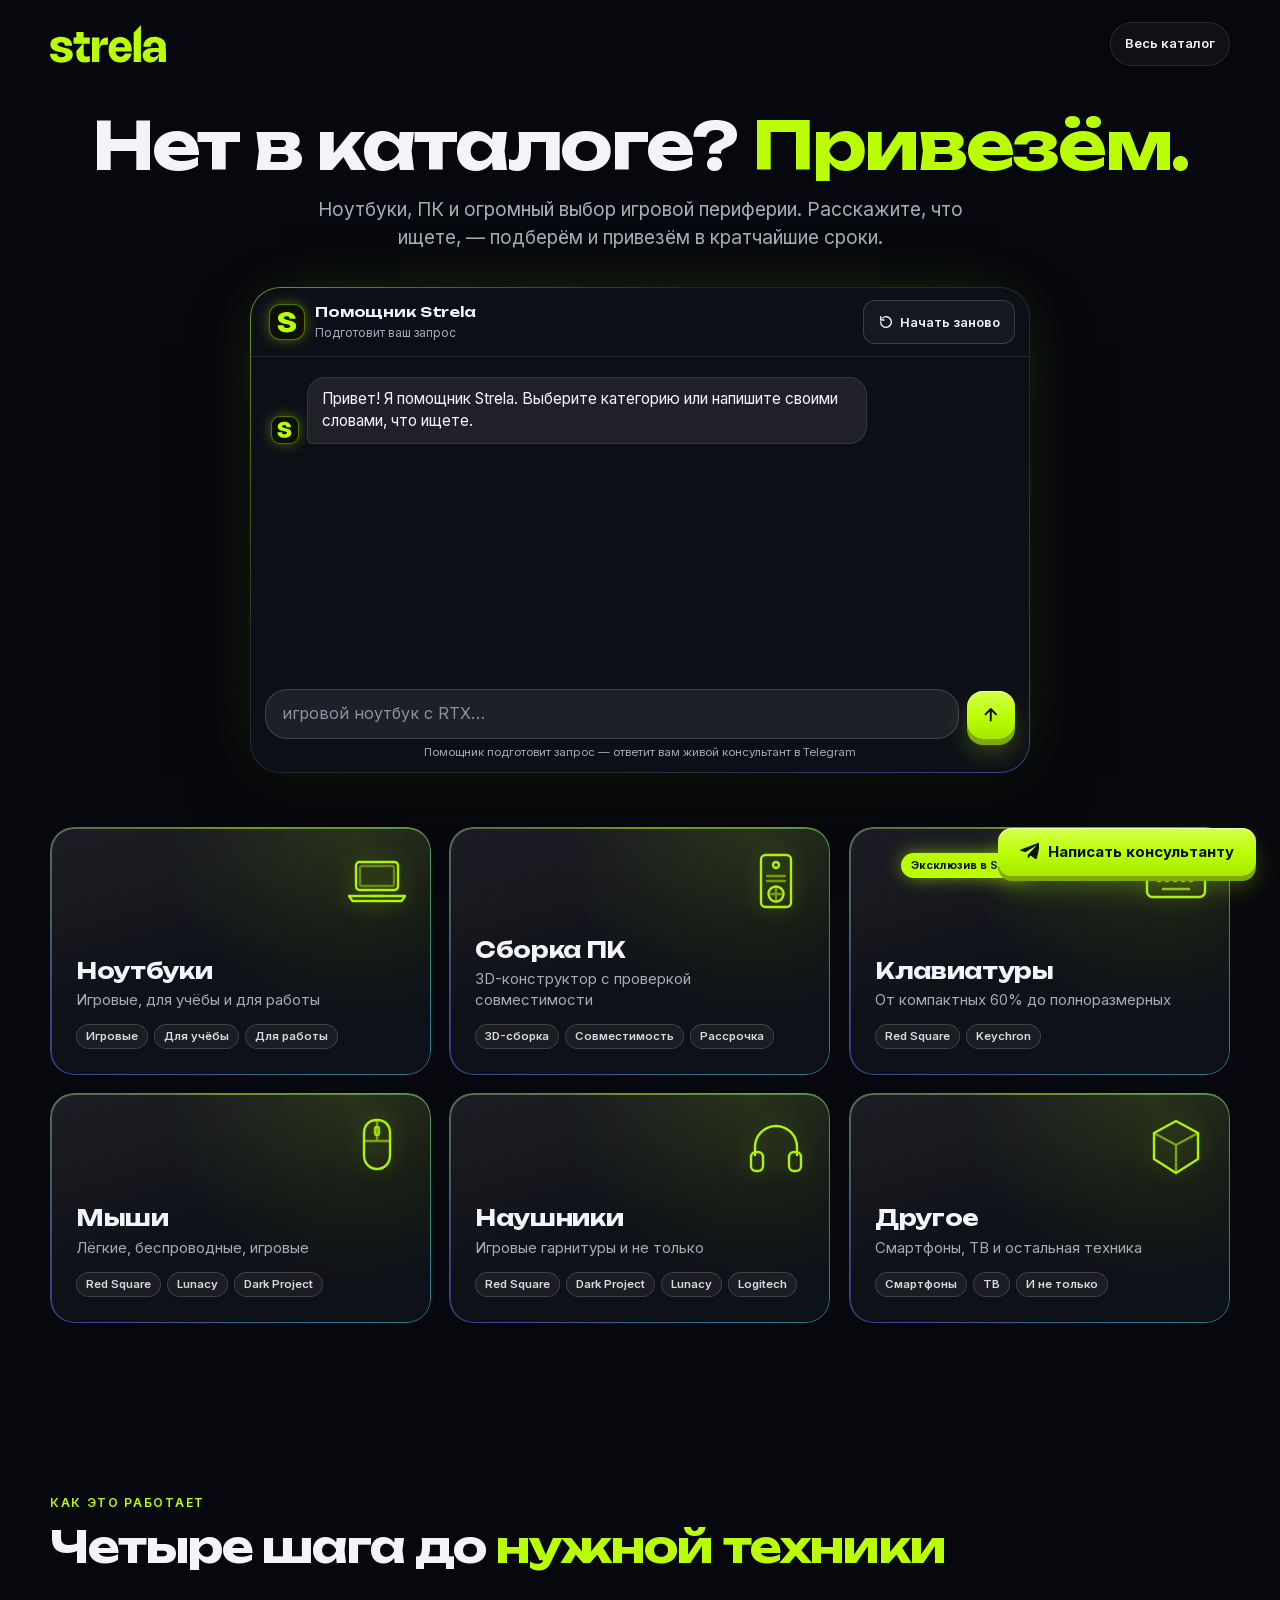
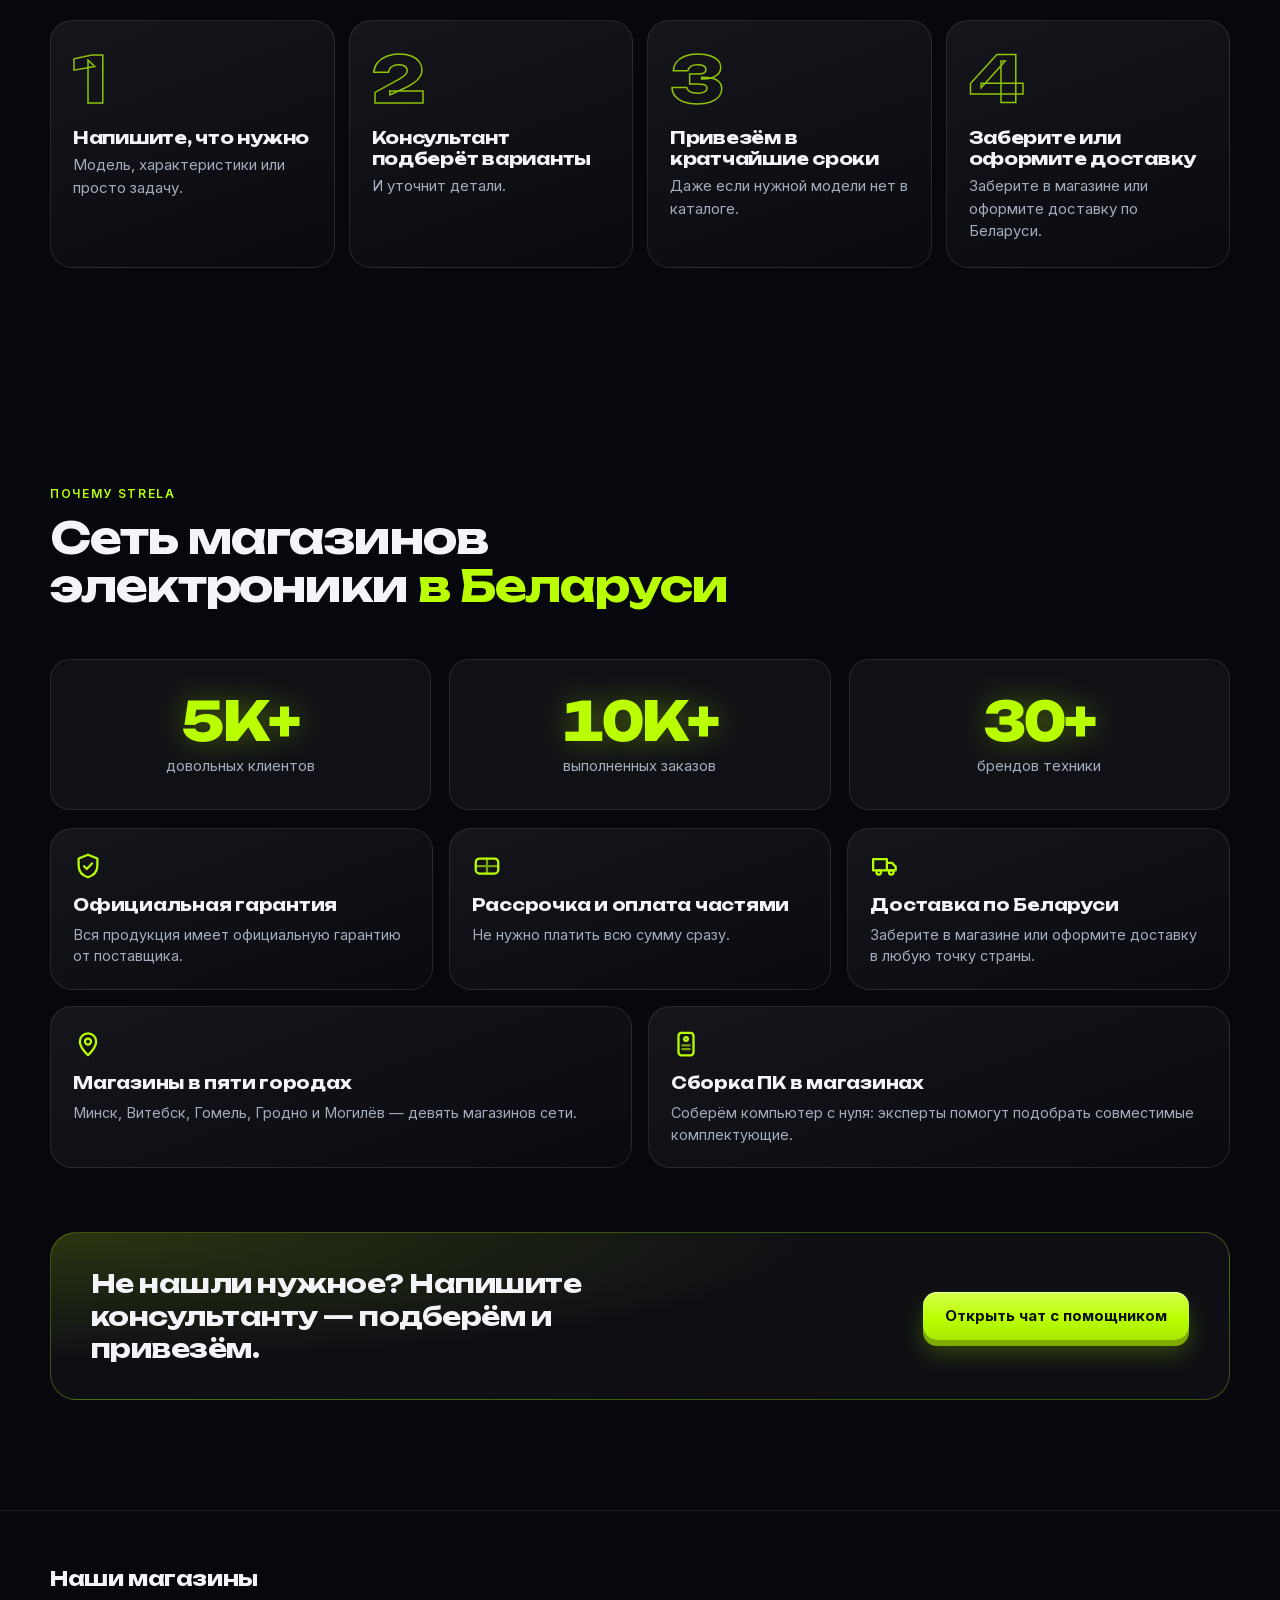
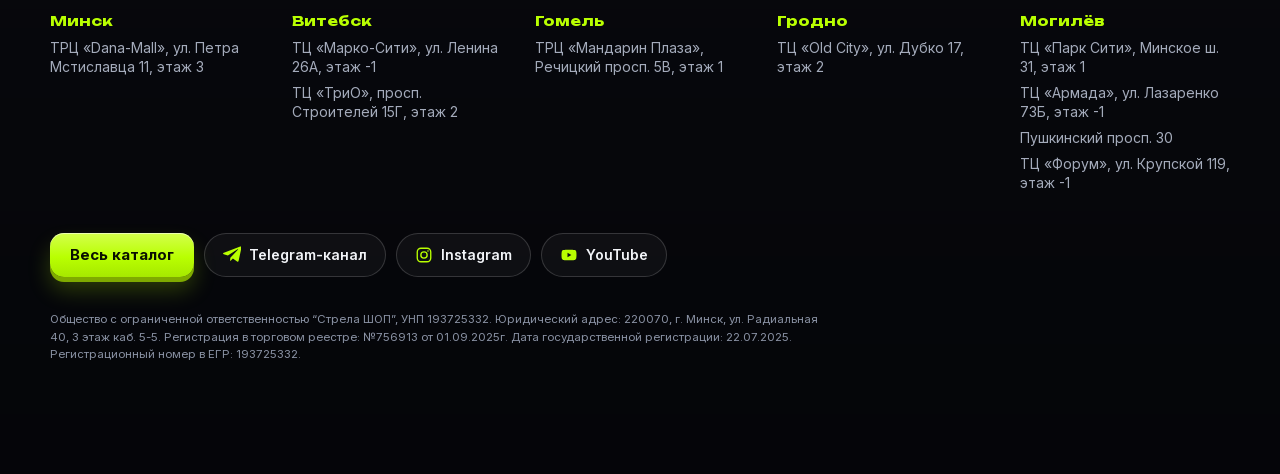
==== index.html @ 74bb384d "Сайт Strela: лендинг-чат и конструктор ПК Co-Authored-By: Claude Opus 5.5 <noreply@anthropic.com>" ====
<!doctype html>
<html lang="ru">
<head>
  <meta charset="utf-8">
  <meta name="viewport" content="width=device-width, initial-scale=1, viewport-fit=cover, interactive-widget=resizes-content">
  <title>Strela — Нет в каталоге? Привезём</title>
  <meta name="description" content="Ноутбуки, сборка ПК и огромный выбор игровой периферии. Расскажите, что ищете, — подберём и привезём в кратчайшие сроки.">
  <meta name="theme-color" content="#07080d">
  <meta name="color-scheme" content="dark">

  <meta property="og:type" content="website">
  <meta property="og:locale" content="ru_RU">
  <meta property="og:site_name" content="Strela">
  <meta property="og:title" content="Strela — Нет в каталоге? Привезём">
  <meta property="og:description" content="Ноутбуки, сборка ПК и огромный выбор игровой периферии. Расскажите, что ищете, — подберём и привезём в кратчайшие сроки.">
  <meta property="og:image" content="assets/og.png">
  <meta property="og:image:width" content="1200">
  <meta property="og:image:height" content="630">
  <meta name="twitter:card" content="summary_large_image">

  <link rel="icon" href="assets/favicon.svg" type="image/svg+xml">
  <link rel="apple-touch-icon" href="assets/apple-touch-icon.png">
  <link rel="preload" href="assets/fonts/inter-cyrillic.woff2" as="font" type="font/woff2" crossorigin>
  <link rel="preload" href="assets/fonts/unbounded-cyrillic.woff2" as="font" type="font/woff2" crossorigin>
  <link rel="stylesheet" href="css/style.css">
  <script>document.documentElement.classList.add("js");</script>
  <!-- Аналитика не подключена. Сюда можно вставить счётчик (см. README, раздел «Аналитика»). -->
  <!-- <script defer src="…"></script> -->
</head>
<body>
  <!-- Иконки (спрайт): используются в карточках и подвале -->
  <svg width="0" height="0" style="position:absolute" aria-hidden="true" focusable="false">
    <defs>
      <linearGradient id="g-ico" x1="0" y1="0" x2="1" y2="1">
        <stop offset="0" stop-color="#d6ff5c"/><stop offset="1" stop-color="#22d3ee"/>
      </linearGradient>
    </defs>
    <symbol id="i-laptop" viewBox="0 0 64 64" fill="none" stroke="currentColor" stroke-width="2.4" stroke-linecap="round" stroke-linejoin="round">
      <rect x="11" y="13" width="42" height="28" rx="3.5"/><rect x="15" y="17" width="34" height="20" rx="1.5" opacity=".45"/>
      <path d="M4 47h56l-3.5 5H7.5z"/><path d="M27 47h10" opacity=".6"/>
    </symbol>
    <symbol id="i-pc" viewBox="0 0 64 64" fill="none" stroke="currentColor" stroke-width="2.4" stroke-linecap="round" stroke-linejoin="round">
      <rect x="17" y="6" width="30" height="52" rx="4.5"/><circle cx="32" cy="16" r="3"/>
      <path d="M23 27h18M23 32h18" opacity=".55"/><circle cx="32" cy="45" r="7.5"/><path d="M32 40v10M27 45h10" opacity=".55"/>
    </symbol>
    <symbol id="i-keyboard" viewBox="0 0 64 64" fill="none" stroke="currentColor" stroke-width="2.4" stroke-linecap="round" stroke-linejoin="round">
      <rect x="3" y="16" width="58" height="32" rx="5.5"/>
      <path d="M11 25h2M19 25h2M27 25h2M35 25h2M43 25h2M51 25h2M14 32h2M22 32h2M30 32h2M38 32h2M46 32h2" opacity=".75"/>
      <path d="M19 40h26" opacity=".75"/>
    </symbol>
    <symbol id="i-mouse" viewBox="0 0 64 64" fill="none" stroke="currentColor" stroke-width="2.4" stroke-linecap="round" stroke-linejoin="round">
      <path d="M32 5c-8 0-13 5.5-13 13v22c0 8.5 5.5 14 13 14s13-5.500 13-14V18C45 10.500 40 5 32 5z"/>
      <path d="M19 26h26M32 5v21" opacity=".6"/><rect x="30" y="12" width="4" height="8" rx="2" opacity=".85"/>
    </symbol>
    <symbol id="i-headphones" viewBox="0 0 64 64" fill="none" stroke="currentColor" stroke-width="2.4" stroke-linecap="round" stroke-linejoin="round">
      <path d="M11 40V32a21 21 0 0 1 42 0v8"/><rect x="7" y="37" width="12" height="19" rx="5"/><rect x="45" y="37" width="12" height="19" rx="5"/>
    </symbol>
    <symbol id="i-box" viewBox="0 0 64 64" fill="none" stroke="currentColor" stroke-width="2.4" stroke-linecap="round" stroke-linejoin="round">
      <path d="M32 6l22 12v26L32 58 10 44V18z"/><path d="M10 18l22 12 22-12M32 30v28" opacity=".6"/>
    </symbol>
    <symbol id="i-tg" viewBox="0 0 24 24"><path fill="currentColor" d="M9.78 15.6l-.4 4.2c.57 0 .82-.25 1.12-.54l2.7-2.58 5.6 4.1c1.03.57 1.76.27 2.04-.95l3.7-17.3c.34-1.53-.55-2.13-1.55-1.76L1.2 9.1C-.28 9.68-.26 10.5.94 10.87l5.56 1.73 12.9-8.13c.6-.4 1.16-.18.7.22"/></symbol>
    <symbol id="i-ig" viewBox="0 0 24 24" fill="none" stroke="currentColor" stroke-width="1.8"><rect x="3" y="3" width="18" height="18" rx="5"/><circle cx="12" cy="12" r="4.2"/><circle cx="17.3" cy="6.7" r="1.1" fill="currentColor" stroke="none"/></symbol>
    <symbol id="i-yt" viewBox="0 0 24 24"><path fill="currentColor" d="M21.6 7.2a2.5 2.5 0 0 0-1.76-1.77C18.27 5 12 5 12 5s-6.27 0-7.84.43A2.5 2.5 0 0 0 2.4 7.2C2 8.780 2 12 2 12s0 3.220.4 4.800a2.500 2.500 0 0 0 1.760 1.770C5.730 19 12 19 12 19s6.270 0 7.840-.430a2.500 2.500 0 0 0 1.760-1.770C22 15.220 22 12 22 12s0-3.220-.4-4.800zM10 15V9l5.200 3z"/></symbol>
    <symbol id="i-arrow" viewBox="0 0 24 24" fill="none" stroke="currentColor" stroke-width="2.4" stroke-linecap="round" stroke-linejoin="round"><path d="M12 19V5M5.500 11.500L12 5l6.500 6.500"/></symbol>
    <symbol id="i-down" viewBox="0 0 24 24" fill="none" stroke="currentColor" stroke-width="2.2" stroke-linecap="round" stroke-linejoin="round"><path d="M12 5v14M5.500 12.500L12 19l6.500-6.500"/></symbol>
    <symbol id="i-reset" viewBox="0 0 24 24" fill="none" stroke="currentColor" stroke-width="2" stroke-linecap="round" stroke-linejoin="round"><path d="M4 12a8 8 0 1 0 2.500-5.800M4 4v5h5"/></symbol>
    <symbol id="i-shield" viewBox="0 0 24 24" fill="none" stroke="currentColor" stroke-width="1.8" stroke-linecap="round" stroke-linejoin="round"><path d="M12 3l7.500 3v5.500c0 4.500-3 8-7.500 9.500-4.500-1.500-7.500-5-7.500-9.500V6z"/><path d="M8.800 12.200l2.200 2.200 4.200-4.400"/></symbol>
    <symbol id="i-split" viewBox="0 0 24 24" fill="none" stroke="currentColor" stroke-width="1.8" stroke-linecap="round" stroke-linejoin="round"><rect x="3" y="6" width="18" height="12" rx="3"/><path d="M12 6v12M3 12h18" opacity=".6"/></symbol>
    <symbol id="i-truck" viewBox="0 0 24 24" fill="none" stroke="currentColor" stroke-width="1.8" stroke-linecap="round" stroke-linejoin="round"><path d="M2.500 6.500h11v9h-11zM13.500 9.500h4l3 3v3h-7"/><circle cx="7" cy="17" r="1.800"/><circle cx="17" cy="17" r="1.800"/></symbol>
    <symbol id="i-pin" viewBox="0 0 24 24" fill="none" stroke="currentColor" stroke-width="1.8" stroke-linecap="round" stroke-linejoin="round"><path d="M12 21s-6.500-5.800-6.500-11a6.500 6.500 0 0 1 13 0c0 5.200-6.500 11-6.500 11z"/><circle cx="12" cy="10" r="2.400"/></symbol>
    <symbol id="i-build" viewBox="0 0 24 24" fill="none" stroke="currentColor" stroke-width="1.8" stroke-linecap="round" stroke-linejoin="round"><rect x="6" y="3" width="12" height="18" rx="2.500"/><circle cx="12" cy="8" r="1.500"/><path d="M9 13h6M9 16h6" opacity=".6"/></symbol>
  </svg>

  <!-- Живой фон: дрейфующие свечения и силуэты устройств -->
  <div class="bg" aria-hidden="true">
    <i class="blob blob--a"></i><i class="blob blob--b"></i><i class="blob blob--c"></i>
    <svg class="sil sil--laptop" data-depth="0.5"><use href="#i-laptop"/></svg>
    <svg class="sil sil--keyboard" data-depth="0.9"><use href="#i-keyboard"/></svg>
    <svg class="sil sil--headphones" data-depth="0.7"><use href="#i-headphones"/></svg>
    <svg class="sil sil--mouse" data-depth="1.1"><use href="#i-mouse"/></svg>
  </div>

  <main>
    <!-- 1. Первый экран: чат-помощник + карточки категорий -->
    <section class="stage" id="top" aria-labelledby="h1">
      <header class="topbar">
        <a class="logo" href="https://strelashop.by" aria-label="Strela — перейти на сайт strelashop.by"><img src="assets/logo.svg" alt="Strela" width="106" height="35"></a>
        <a class="topbar__link topbar__link--desktop" href="https://strelashop.by/catalog/">Весь каталог</a>
        <a class="topbar__link topbar__link--mobile" href="#how">Как это работает <svg class="ico" aria-hidden="true"><use href="#i-down"/></svg></a>
      </header>

      <div class="hero" id="hero">
        <div class="hero__inner">
          <h1 id="h1">Нет в каталоге? <span class="accent">Привезём.</span></h1>
          <p class="lead">Ноутбуки, ПК и огромный выбор игровой периферии. Расскажите, что ищете, — подберём и привезём в кратчайшие сроки.</p>
        </div>
      </div>

      <div class="chat" id="chat">
        <div class="chat__head">
          <span class="avatar avatar--lg" aria-hidden="true"></span>
          <div class="chat__who"><strong>Помощник Strela</strong><small>Подготовит ваш запрос</small></div>
          <button class="ghost ghost--icon" id="restart" type="button" aria-label="Начать заново"><svg class="ico" aria-hidden="true"><use href="#i-reset"/></svg><span>Начать заново</span></button>
        </div>
        <div class="chat__log" id="log" role="log" aria-live="polite" aria-relevant="additions" aria-label="Диалог с помощником Strela"></div>
        <div class="strip" id="strip" aria-label="Категории"></div>
        <form class="composer" id="composer" autocomplete="off">
          <div class="composer__field">
            <label class="sr-only" for="chat-input">Напишите, что вы ищете</label>
            <textarea id="chat-input" rows="1" maxlength="400" enterkeyhint="send" autocomplete="off" autocapitalize="sentences"></textarea>
            <span class="ph" id="ph" aria-hidden="true"></span>
          </div>
          <button class="key key--send" type="submit" aria-label="Отправить сообщение"><svg class="ico" aria-hidden="true"><use href="#i-arrow"/></svg></button>
        </form>
        <p class="chat__note">Помощник подготовит запрос — ответит вам живой консультант в Telegram</p>
      </div>

      <div class="cats" id="cats" aria-label="Категории техники"></div>
    </section>

    <!-- 2. Как это работает -->
    <section class="section how" id="how" aria-labelledby="how-h">
      <div class="container">
        <p class="eyebrow reveal">Как это работает</p>
        <h2 id="how-h" class="reveal">Четыре шага до <span class="accent">нужной техники</span></h2>
        <ol class="steps">
          <li class="step reveal" style="--d:0">
            <span class="step__n" aria-hidden="true">1</span>
            <h3>Напишите, что нужно</h3>
            <p>Модель, характеристики или просто задачу.</p>
          </li>
          <li class="step reveal" style="--d:1">
            <span class="step__n" aria-hidden="true">2</span>
            <h3>Консультант подберёт варианты</h3>
            <p>И уточнит детали.</p>
          </li>
          <li class="step reveal" style="--d:2">
            <span class="step__n" aria-hidden="true">3</span>
            <h3>Привезём в кратчайшие сроки</h3>
            <p>Даже если нужной модели нет в каталоге.</p>
          </li>
          <li class="step reveal" style="--d:3">
            <span class="step__n" aria-hidden="true">4</span>
            <h3>Заберите или оформите доставку</h3>
            <p>Заберите в магазине или оформите доставку по Беларуси.</p>
          </li>
        </ol>
      </div>
    </section>

    <!-- 3. Почему Strela -->
    <section class="section why" id="why" aria-labelledby="why-h">
      <div class="container">
        <p class="eyebrow reveal">Почему Strela</p>
        <h2 id="why-h" class="reveal">Сеть магазинов электроники <span class="accent">в Беларуси</span></h2>

        <ul class="stats">
          <li class="stat reveal" style="--d:0"><b class="stat__n" data-count="5" data-suffix="К+">5К+</b><span>довольных клиентов</span></li>
          <li class="stat reveal" style="--d:1"><b class="stat__n" data-count="10" data-suffix="К+">10К+</b><span>выполненных заказов</span></li>
          <li class="stat reveal" style="--d:2"><b class="stat__n" data-count="30" data-suffix="+">30+</b><span>брендов техники</span></li>
        </ul>

        <ul class="facts">
          <li class="fact fact--w2 reveal" style="--d:0"><svg class="ico" aria-hidden="true"><use href="#i-shield"/></svg><h3>Официальная гарантия</h3><p>Вся продукция имеет официальную гарантию от поставщика.</p></li>
          <li class="fact fact--w2 reveal" style="--d:1"><svg class="ico" aria-hidden="true"><use href="#i-split"/></svg><h3>Рассрочка и оплата частями</h3><p>Не нужно платить всю сумму сразу.</p></li>
          <li class="fact fact--w2 reveal" style="--d:2"><svg class="ico" aria-hidden="true"><use href="#i-truck"/></svg><h3>Доставка по Беларуси</h3><p>Заберите в магазине или оформите доставку в любую точку страны.</p></li>
          <li class="fact fact--w3 reveal" style="--d:0"><svg class="ico" aria-hidden="true"><use href="#i-pin"/></svg><h3>Магазины в пяти городах</h3><p>Минск, Витебск, Гомель, Гродно и Могилёв — девять магазинов сети.</p></li>
          <li class="fact fact--w3 reveal" style="--d:1"><svg class="ico" aria-hidden="true"><use href="#i-build"/></svg><h3>Сборка ПК в магазинах</h3><p>Соберём компьютер с нуля: эксперты помогут подобрать совместимые комплектующие.</p></li>
        </ul>

        <div class="cta reveal">
          <p>Не нашли нужное? Напишите консультанту — подберём и привезём.</p>
          <a class="key" href="#top" data-scroll-chat>Открыть чат с помощником</a>
        </div>
      </div>
    </section>
  </main>

  <!-- 4. Магазины и ссылки -->
  <footer class="footer" id="stores">
    <div class="container">
      <h2 class="footer__title">Наши магазины</h2>
      <div class="stores">
        <div class="stores__col"><h3>Минск</h3><ul><li>ТРЦ «Dana-Mall», ул. Петра Мстиславца 11, этаж 3</li></ul></div>
        <div class="stores__col"><h3>Витебск</h3><ul><li>ТЦ «Марко-Сити», ул. Ленина 26А, этаж -1</li><li>ТЦ «ТриО», просп. Строителей 15Г, этаж 2</li></ul></div>
        <div class="stores__col"><h3>Гомель</h3><ul><li>ТРЦ «Мандарин Плаза», Речицкий просп. 5В, этаж 1</li></ul></div>
        <div class="stores__col"><h3>Гродно</h3><ul><li>ТЦ «Old City», ул. Дубко 17, этаж 2</li></ul></div>
        <div class="stores__col"><h3>Могилёв</h3><ul><li>ТЦ «Парк Сити», Минское ш. 31, этаж 1</li><li>ТЦ «Армада», ул. Лазаренко 73Б, этаж -1</li><li>Пушкинский просп. 30</li><li>ТЦ «Форум», ул. Крупской 119, этаж -1</li></ul></div>
      </div>

      <nav class="links" aria-label="Ссылки Strela">
        <a class="key key--sm" href="https://strelashop.by" target="_blank" rel="noopener">Весь каталог</a>
        <a class="pill" href="https://t.me/strela_shop" target="_blank" rel="noopener"><svg class="ico" aria-hidden="true"><use href="#i-tg"/></svg>Telegram-канал</a>
        <a class="pill" href="https://www.instagram.com/strelashop.by/" target="_blank" rel="noopener"><svg class="ico" aria-hidden="true"><use href="#i-ig"/></svg>Instagram</a>
        <a class="pill" href="https://www.youtube.com/channel/UCtuuD6V2ftt_w9wyCWxRnWg" target="_blank" rel="noopener"><svg class="ico" aria-hidden="true"><use href="#i-yt"/></svg>YouTube</a>
      </nav>

      <p class="legal">Общество с ограниченной ответственностью “Стрела ШОП”, УНП 193725332. Юридический адрес: 220070, г. Минск, ул. Радиальная 40, 3 этаж каб. 5-5. Регистрация в торговом реестре: №756913 от 01.09.2025г. Дата государственной регистрации: 22.07.2025. Регистрационный номер в ЕГР: 193725332.</p>
    </div>
  </footer>

  <!-- 5. Закреплённая кнопка -->
  <a class="key key--fab" id="fab" href="#top" hidden aria-label="Написать консультанту в Telegram"><svg class="ico" aria-hidden="true"><use href="#i-tg"/></svg><span>Написать консультанту</span></a>
  <div class="toast" id="toast" role="status" aria-live="polite"></div>

  <noscript>
    <p class="noscript">Для работы помощника нужен JavaScript. Напишите нам в <a href="https://t.me/strela_shop">Telegram</a> или откройте <a href="https://strelashop.by">каталог</a>.</p>
  </noscript>

  <script type="module" src="js/main.js"></script>
</body>
</html>
---- css/style.css ----
/* Strela · «Нет в каталоге? Привезём»
   Палитра: тёмная основа + лайм из логотипа (#b9ff01) + приглушённый синий с сайта (#0d2dff).
   Раскладка: сначала телефон (и альбомный телефон), затем планшет/десктоп (min-width:768px и высота > 520px). */

/* ——— Шрифты (свои копии, cyrillic + latin) ——— */
@font-face{font-family:Inter;font-style:normal;font-weight:400 700;font-display:swap;src:url(../assets/fonts/inter-cyrillic.woff2) format("woff2");unicode-range:U+0301,U+0400-045F,U+0490-0491,U+04B0-04B1,U+2116}
@font-face{font-family:Inter;font-style:normal;font-weight:400 700;font-display:swap;src:url(../assets/fonts/inter-latin.woff2) format("woff2");unicode-range:U+0000-00FF,U+0131,U+0152-0153,U+02BB-02BC,U+02C6,U+02DA,U+02DC,U+0304,U+0308,U+0329,U+2000-206F,U+20AC,U+2122,U+2191,U+2193,U+2212,U+2215,U+FEFF,U+FFFD}
@font-face{font-family:Unbounded;font-style:normal;font-weight:500 800;font-display:swap;src:url(../assets/fonts/unbounded-cyrillic.woff2) format("woff2");unicode-range:U+0301,U+0400-045F,U+0490-0491,U+04B0-04B1,U+2116}
@font-face{font-family:Unbounded;font-style:normal;font-weight:500 800;font-display:swap;src:url(../assets/fonts/unbounded-latin.woff2) format("woff2");unicode-range:U+0000-00FF,U+0131,U+0152-0153,U+02BB-02BC,U+02C6,U+02DA,U+02DC,U+0304,U+0308,U+0329,U+2000-206F,U+20AC,U+2122,U+2191,U+2193,U+2212,U+2215,U+FEFF,U+FFFD}

@property --angle{syntax:"<angle>";inherits:false;initial-value:0deg}

:root{
  --bg:#07080d;
  --panel:rgba(16,18,27,.78);
  --line:rgba(255,255,255,.10);
  --line-2:rgba(255,255,255,.16);
  --text:#f2f4f8;
  --muted:#a4abbb;
  --lime:#b9ff01;
  --lime-d:#7faa00;
  --blue:#0d2dff;
  --cyan:#22d3ee;
  --font-h:Unbounded,"Trebuchet MS",system-ui,sans-serif;
  --font-b:Inter,system-ui,-apple-system,"Segoe UI",Roboto,Arial,sans-serif;
  --app-h:100dvh;              /* высота первого экрана; на телефоне подстраивается под клавиатуру */
  --sat:env(safe-area-inset-top,0px);
  --sab:env(safe-area-inset-bottom,0px);
  --sal:env(safe-area-inset-left,0px);
  --sar:env(safe-area-inset-right,0px);
  --ease:cubic-bezier(.22,.8,.24,1);
  --spring:cubic-bezier(.3,1.5,.5,1);
}
*,*::before,*::after{box-sizing:border-box}
html{-webkit-text-size-adjust:100%;text-size-adjust:100%;scroll-behavior:smooth;background:var(--bg)}
body{margin:0;background:var(--bg);color:var(--text);font:400 16px/1.5 var(--font-b);-webkit-font-smoothing:antialiased;overflow-x:hidden}
img,svg{display:block;max-width:100%}
a{color:inherit}
button,textarea{font:inherit;color:inherit}
h1,h2,h3,p,ul,ol{margin:0}
ul,ol{padding:0;list-style:none}
[hidden]{display:none!important}
.sr-only{position:absolute;width:1px;height:1px;margin:-1px;padding:0;overflow:hidden;clip:rect(0 0 0 0);white-space:nowrap;border:0}
.ico{width:1.25em;height:1.25em;flex:none}
:focus-visible{outline:2px solid var(--lime);outline-offset:3px;border-radius:8px}
.skip{position:absolute}
.accent{color:var(--lime)}
.container{width:min(1180px,100% - 32px - var(--sal) - var(--sar));margin-inline:auto}

/* ——— Фон ——— */
.bg{position:fixed;inset:0;z-index:-1;overflow:hidden;pointer-events:none}
.blob{position:absolute;width:90vmax;height:90vmax;border-radius:50%;will-change:transform;opacity:.5}
.blob--a{left:-45vmax;top:-45vmax;background:radial-gradient(closest-side,rgba(185,255,1,.20),transparent 70%);animation:drift-a 38s ease-in-out infinite alternate}
.blob--b{right:-50vmax;top:10vh;background:radial-gradient(closest-side,rgba(13,45,255,.34),transparent 70%);animation:drift-b 46s ease-in-out infinite alternate}
.blob--c{left:10vw;bottom:-60vmax;background:radial-gradient(closest-side,rgba(34,211,238,.13),transparent 70%);animation:drift-c 52s ease-in-out infinite alternate}
@keyframes drift-a{to{transform:translate3d(22vmax,16vmax,0) scale(1.15)}}
@keyframes drift-b{to{transform:translate3d(-24vmax,20vmax,0) scale(.9)}}
@keyframes drift-c{to{transform:translate3d(20vmax,-14vmax,0) scale(1.1)}}
.sil{display:none;position:absolute;color:#fff;opacity:.06;will-change:transform;transform:translate3d(var(--px,0),var(--py,0),0)}
.bg::after{content:"";position:absolute;inset:0;background:linear-gradient(180deg,transparent 60%,var(--bg))}

/* ——— Кнопка-«клавиша» ——— */
.key{
  --depth:6px;
  display:inline-flex;align-items:center;justify-content:center;gap:.6em;
  min-height:48px;padding:12px 22px;border:0;border-radius:14px;cursor:pointer;
  background:linear-gradient(180deg,#d4ff4d,#b9ff01 55%,#a6e800);
  color:#0a0f00;font:700 15px/1.2 var(--font-b);text-decoration:none;text-align:center;
  box-shadow:0 var(--depth) 0 var(--lime-d),0 calc(var(--depth) + 8px) 22px rgba(185,255,1,.22),inset 0 1px 0 rgba(255,255,255,.55);
  transform:translateY(0);
  transition:transform .32s var(--spring),box-shadow .32s var(--spring),filter .2s;
  -webkit-tap-highlight-color:transparent;user-select:none;
}
.key:active{transform:translateY(calc(var(--depth) - 1px));box-shadow:0 1px 0 var(--lime-d),0 3px 8px rgba(185,255,1,.18),inset 0 1px 0 rgba(255,255,255,.4);transition-duration:.06s}
.key .ico{width:1.3em;height:1.3em}
.key--sm{min-height:44px;padding:10px 20px;--depth:5px}

/* ——— Шапка и первый экран ——— */
.stage{position:relative;display:flex;flex-direction:column;height:var(--app-h);padding:var(--sat) 0 0;overflow:hidden;overflow:clip}
.topbar{display:flex;align-items:center;justify-content:space-between;gap:12px;padding:10px calc(14px + var(--sar)) 6px calc(14px + var(--sal));flex:none}
.logo{display:block;border-radius:8px}
.logo img{height:30px;width:auto}
.topbar__link{display:inline-flex;align-items:center;gap:6px;min-height:44px;padding:0 14px;border:1px solid var(--line);border-radius:999px;background:rgba(255,255,255,.04);color:var(--text);font-size:13px;font-weight:600;text-decoration:none;transition:border-color .2s,background .2s}
.topbar__link:active{background:rgba(255,255,255,.1)}
.topbar__link--desktop{display:none}
.topbar__link .ico{width:16px;height:16px;color:var(--lime)}

.hero{flex:none;padding:0 calc(18px + var(--sar)) 4px calc(18px + var(--sal));display:grid;grid-template-rows:1fr;transition:grid-template-rows .6s var(--ease),opacity .5s,margin .6s var(--ease)}
.hero__inner{overflow:hidden;min-height:0}
.hero h1{font:700 clamp(26px,8.2vw,34px)/1.08 var(--font-h);letter-spacing:-.02em;text-wrap:balance}
.lead{margin-top:10px;font-size:14px;line-height:1.45;color:var(--muted);max-width:52ch}
/* Диалог начался — заголовок уезжает, чату больше места */
.is-chatting .hero{grid-template-rows:0fr;opacity:0;padding-bottom:0}

/* ——— Окно чата (стекло) ——— */
.chat{position:relative;flex:1;min-height:0;display:flex;flex-direction:column;margin:8px calc(10px + var(--sar)) calc(10px + var(--sab)) calc(10px + var(--sal));border-radius:26px;background:var(--panel);-webkit-backdrop-filter:blur(20px) saturate(1.3);backdrop-filter:blur(20px) saturate(1.3);border:1px solid var(--line);box-shadow:0 30px 80px -30px rgba(0,0,0,.8),0 0 70px -25px rgba(185,255,1,.28)}
.chat::before{content:"";position:absolute;inset:-1px;border-radius:inherit;padding:1px;background:linear-gradient(140deg,rgba(185,255,1,.7),rgba(185,255,1,0) 32%,rgba(13,45,255,0) 68%,rgba(80,110,255,.6));-webkit-mask:linear-gradient(#000 0 0) content-box,linear-gradient(#000 0 0);-webkit-mask-composite:xor;mask-composite:exclude;pointer-events:none;opacity:.75}
.chat__head{display:flex;align-items:center;gap:10px;padding:10px 10px 10px 14px;border-bottom:1px solid var(--line);flex:none}
.chat__who{flex:1;min-width:0;line-height:1.25}
.chat__who strong{display:block;font:600 14px/1.2 var(--font-h);letter-spacing:-.01em}
.chat__who small{color:var(--muted);font-size:12px}
.avatar{flex:none;width:28px;height:28px;border-radius:9px;background:#0d1000 url("../assets/mark.svg") center/58% no-repeat;border:1px solid rgba(185,255,1,.4);box-shadow:0 0 14px -2px rgba(185,255,1,.5)}
.avatar--lg{width:36px;height:36px;border-radius:11px}
.ghost{display:inline-flex;align-items:center;justify-content:center;gap:6px;min-height:44px;padding:0 14px;border:1px solid var(--line-2);border-radius:12px;background:rgba(255,255,255,.04);color:var(--text);font-size:13px;font-weight:600;cursor:pointer;transition:background .2s,border-color .2s,transform .15s;-webkit-tap-highlight-color:transparent}
.ghost:active{transform:scale(.97);background:rgba(255,255,255,.1)}
.ghost--icon .ico{width:16px;height:16px}
.ghost--icon span{display:none}

.chat__log{flex:1;min-height:0;overflow-y:auto;overscroll-behavior:auto;padding:14px 12px 8px;display:flex;flex-direction:column;gap:10px;scrollbar-width:thin;scrollbar-color:rgba(255,255,255,.18) transparent}
.msg{display:flex;align-items:flex-end;gap:8px;max-width:100%;animation:msg-in .45s var(--ease) both}
.msg--user{justify-content:flex-end}
.bubble{display:block;max-width:min(86%,560px);padding:10px 14px;border-radius:18px;font-size:15px;line-height:1.45;overflow-wrap:anywhere}
.msg--bot .bubble{background:rgba(255,255,255,.075);border:1px solid var(--line);border-bottom-left-radius:6px}
.msg--user .bubble{background:rgba(185,255,1,.15);border:1px solid rgba(185,255,1,.38);border-bottom-right-radius:6px;color:#f6ffd6;animation:pop .35s var(--spring) both}
.tw__rest{color:transparent}
@keyframes msg-in{from{opacity:0;transform:translateY(10px) scale(.98)}}
@keyframes pop{from{opacity:0;transform:scale(.9)}}
.dots{display:inline-flex;gap:5px;padding:5px 2px}
.dots b{width:7px;height:7px;border-radius:50%;background:var(--muted);animation:dot 1.1s ease-in-out infinite}
.dots b:nth-child(2){animation-delay:.16s}.dots b:nth-child(3){animation-delay:.32s}
@keyframes dot{0%,60%,100%{transform:translateY(0);opacity:.45}30%{transform:translateY(-5px);opacity:1}}

.chips{display:flex;flex-wrap:wrap;gap:8px;padding-left:36px}
.chip{min-height:44px;padding:0 18px;border:1px solid rgba(185,255,1,.4);border-radius:999px;background:rgba(185,255,1,.06);color:#eaffb0;font-size:14.5px;font-weight:600;cursor:pointer;animation:pop .4s var(--spring) both;animation-delay:calc(var(--i,0) * 55ms);transition:background .2s,transform .15s,border-color .2s;-webkit-tap-highlight-color:transparent}
.chip:active{transform:scale(.95);background:rgba(185,255,1,.22)}

.rich{padding-left:36px;animation:msg-in .45s var(--ease) both}
.rich__title{font-size:12px;color:var(--muted);margin-bottom:6px;letter-spacing:.02em}
.rich__row{display:flex;gap:8px;overflow-x:auto;padding-bottom:4px;scroll-snap-type:x proximity;scrollbar-width:none}
.rich__row::-webkit-scrollbar{display:none}
.brand{flex:none;scroll-snap-align:start;display:flex;flex-direction:column;gap:4px;min-width:104px;padding:10px 14px;border-radius:14px;background:linear-gradient(160deg,rgba(255,255,255,.09),rgba(255,255,255,.03));border:1px solid var(--line);animation:pop .45s var(--spring) both;animation-delay:calc(var(--i,0) * 70ms)}
.brand__name{font:600 13px/1.2 var(--font-h);letter-spacing:-.01em}
.brand__badge{align-self:flex-start;padding:2px 8px;border-radius:999px;background:var(--lime);color:#0a0f00;font-size:10.5px;font-weight:700;white-space:nowrap}
.brand--ex{border-color:rgba(185,255,1,.5);box-shadow:0 0 22px -8px rgba(185,255,1,.6)}

/* Карточка «Ваш запрос» */
.summary{align-self:stretch;margin:2px 0 0 36px;padding:16px;border-radius:20px;background:linear-gradient(160deg,rgba(185,255,1,.10),rgba(185,255,1,.03) 60%);border:1px solid rgba(185,255,1,.32);box-shadow:0 0 40px -18px rgba(185,255,1,.6);animation:msg-in .5s var(--ease) both;transition:opacity .3s,filter .3s}
.summary.is-stale{opacity:.4;filter:grayscale(.6)}
.summary__title{font:700 15px/1.2 var(--font-h);letter-spacing:-.01em;margin-bottom:10px}
.summary__rows{display:grid;gap:2px}
.summary__rows li{display:grid;grid-template-columns:104px 1fr auto;gap:10px;align-items:center;padding:7px 0;border-bottom:1px dashed var(--line);font-size:14px}
.summary__rows .k{color:var(--muted);font-size:12.5px}
.summary__rows .v{font-weight:600;overflow-wrap:anywhere}
.row-edit{display:none;min-height:36px;padding:0 12px;border:1px solid rgba(185,255,1,.5);border-radius:10px;background:rgba(185,255,1,.1);color:var(--lime);font-size:12.5px;font-weight:600;cursor:pointer}
.is-editing .row-edit{display:inline-flex;align-items:center}
.summary__preview{margin:12px 0 14px;padding:10px 12px;border-left:3px solid var(--lime);border-radius:4px 10px 10px 4px;background:rgba(0,0,0,.28);color:#d5dae6;font-size:13px;line-height:1.5;white-space:pre-wrap;overflow-wrap:anywhere}
.summary__actions{display:grid;gap:12px}
.key--tg{width:100%;padding:12px 16px}
.summary__secondary{display:flex;gap:8px}
.summary__secondary .ghost{flex:1}

/* ——— Категории: лента на телефоне ——— */
.strip{flex:none;display:flex;gap:10px;overflow-x:auto;padding:8px 12px 10px;scroll-snap-type:x mandatory;scroll-padding-inline:12px;scrollbar-width:none;border-top:1px solid var(--line);transition:padding .4s var(--ease)}
.strip::-webkit-scrollbar{display:none}
.strip .card{flex:none;width:44%;min-width:150px;max-width:190px;scroll-snap-align:start;min-height:0;padding:12px 12px 12px;border-radius:18px}
.strip .card__icon{width:34px;height:34px;margin-bottom:8px}
.strip .card__title{font-size:14px}
.strip .card__desc{font-size:11.5px;line-height:1.35;margin-top:3px;display:-webkit-box;-webkit-line-clamp:2;-webkit-box-orient:vertical;overflow:hidden}
.strip .card__brands,.strip .badge{display:none}
/* Диалог начался — лента сворачивается в ряд чипсов */
.strip.is-compact{padding-block:6px}
.strip.is-compact .card{width:auto;min-width:0;max-width:none;flex-direction:row;align-items:center;gap:6px;min-height:44px;padding:0 14px 0 10px;border-radius:999px}
.strip.is-compact .card__icon{width:20px;height:20px;margin:0}
.strip.is-compact .card__title{font-size:13px;white-space:nowrap}
.strip.is-compact .card__desc,.strip.is-compact .card__glow{display:none}
.strip.is-compact .card::before{opacity:.3}

/* ——— Карточка категории (общая) ——— */
.card{position:relative;display:flex;flex-direction:column;align-items:flex-start;text-align:left;padding:22px;border:0;border-radius:24px;cursor:pointer;color:var(--text);isolation:isolate;overflow:hidden;background:linear-gradient(165deg,rgba(255,255,255,.08),rgba(255,255,255,.02) 55%),rgba(14,16,24,.6);box-shadow:inset 0 0 0 1px var(--line);transform:perspective(900px) rotateX(var(--rx,0deg)) rotateY(var(--ry,0deg));transition:transform .5s var(--ease),box-shadow .3s;-webkit-tap-highlight-color:transparent}
/* Переливающаяся «RGB»-рамка, как подсветка клавиатуры (сдержанно) */
.card::before{content:"";position:absolute;inset:0;border-radius:inherit;padding:1.5px;background:conic-gradient(from var(--angle),#b9ff01,#22d3ee,#4a63ff,#b9ff01);-webkit-mask:linear-gradient(#000 0 0) content-box,linear-gradient(#000 0 0);-webkit-mask-composite:xor;mask-composite:exclude;opacity:.5;animation:spin 9s linear infinite;transition:opacity .3s;z-index:-1}
@keyframes spin{to{--angle:360deg}}
.card__glow{position:absolute;inset:0;z-index:-1;background:radial-gradient(320px circle at var(--mx,80%) var(--my,0%),rgba(185,255,1,.16),transparent 60%);opacity:.7;transition:opacity .3s}
.card__icon{width:52px;height:52px;margin-bottom:14px;color:var(--lime);filter:drop-shadow(0 0 12px rgba(185,255,1,.4))}
.card__icon svg{width:100%;height:100%}
.card__title{font:700 18px/1.15 var(--font-h);letter-spacing:-.015em}
.card__desc{margin-top:6px;font-size:14px;line-height:1.4;color:var(--muted)}
.card__brands{display:flex;flex-wrap:wrap;gap:6px;margin-top:auto;padding-top:16px}
.card__brands span{padding:3px 9px;border-radius:999px;border:1px solid var(--line-2);background:rgba(255,255,255,.05);font-size:11.5px;font-weight:600;color:#d5dae6}
.badge{position:absolute;top:16px;right:16px;padding:4px 10px;border-radius:999px;background:var(--lime);color:#0a0f00;font-size:11px;font-weight:800;letter-spacing:.01em;box-shadow:0 0 18px -2px rgba(185,255,1,.7)}
.card:active{transform:scale(.97)}
.card.is-active{box-shadow:inset 0 0 0 1px rgba(185,255,1,.55),0 0 40px -12px rgba(185,255,1,.5)}
.card.is-active::before{opacity:1}
.cats{display:none}

.chat__note{flex:none;padding:0 16px calc(10px + 0px);text-align:center;font-size:11.5px;line-height:1.35;color:var(--muted)}
.composer{flex:none;display:flex;align-items:flex-end;gap:8px;padding:8px 10px 6px}
.composer__field{position:relative;flex:1;min-width:0;border-radius:22px;background:rgba(255,255,255,.07);border:1px solid var(--line-2);transition:border-color .2s,box-shadow .2s,background .2s}
.composer__field:focus-within{border-color:rgba(185,255,1,.7);box-shadow:0 0 0 4px rgba(185,255,1,.12),0 0 30px -8px rgba(185,255,1,.5);background:rgba(255,255,255,.09)}
.composer textarea{display:block;width:100%;min-height:48px;max-height:120px;padding:13px 16px;border:0;border-radius:22px;outline:0;background:transparent;resize:none;font-size:16px;line-height:1.35;color:var(--text)}
.ph{position:absolute;left:16px;right:16px;top:13px;font-size:16px;line-height:1.35;color:#8a92a4;white-space:nowrap;overflow:hidden;text-overflow:ellipsis;pointer-events:none;transition:opacity .35s,transform .35s var(--ease)}
.ph.is-out{opacity:0;transform:translateY(-8px)}
.ph.is-hidden{display:none}
.key--send{flex:none;width:48px;min-height:48px;padding:0;border-radius:16px}

/* ——— Секции ——— */
.section{position:relative;padding:72px 0}
.eyebrow{font:600 12px/1 var(--font-b);letter-spacing:.14em;text-transform:uppercase;color:var(--lime);margin-bottom:14px}
.section h2{font:700 clamp(26px,7vw,44px)/1.1 var(--font-h);letter-spacing:-.025em;max-width:22ch;text-wrap:balance}
.js .reveal{opacity:0;transform:translateY(26px);transition:opacity .7s var(--ease),transform .7s var(--ease);transition-delay:calc(var(--d,0) * 110ms)}
.js .reveal.in{opacity:1;transform:none}

.steps{display:grid;gap:14px;margin-top:36px;counter-reset:s}
.step{position:relative;padding:22px 22px 22px 84px;border-radius:22px;background:linear-gradient(160deg,rgba(255,255,255,.06),rgba(255,255,255,.015));border:1px solid var(--line)}
.step__n{position:absolute;left:20px;top:14px;font:800 52px/1 var(--font-h);color:transparent;-webkit-text-stroke:1.5px rgba(185,255,1,.75);letter-spacing:-.04em}
.step h3{font:700 17px/1.25 var(--font-h);letter-spacing:-.015em}
.step p{margin-top:6px;color:var(--muted);font-size:15px}

.stats{display:grid;grid-template-columns:repeat(3,1fr);gap:10px;margin-top:34px}
.stat{padding:18px 8px;text-align:center;border-radius:20px;background:rgba(255,255,255,.04);border:1px solid var(--line)}
.stat__n{display:block;font:800 clamp(26px,8vw,54px)/1 var(--font-h);letter-spacing:-.04em;color:var(--lime);text-shadow:0 0 30px rgba(185,255,1,.35);font-variant-numeric:tabular-nums}
.stat span{display:block;margin-top:8px;font-size:12px;line-height:1.3;color:var(--muted)}
.facts{display:grid;grid-template-columns:1fr;gap:12px;margin-top:14px}
.fact{padding:22px;border-radius:22px;background:linear-gradient(160deg,rgba(255,255,255,.06),rgba(255,255,255,.015));border:1px solid var(--line);transition:border-color .3s,transform .5s var(--ease)}
.fact .ico{width:30px;height:30px;color:var(--lime);margin-bottom:14px}
.fact h3{font:700 16.5px/1.25 var(--font-h);letter-spacing:-.015em}
.fact p{margin-top:8px;font-size:14.5px;color:var(--muted)}
.cta{display:flex;flex-direction:column;align-items:flex-start;gap:18px;margin-top:44px;padding:26px 22px;border-radius:26px;background:radial-gradient(120% 140% at 0% 0%,rgba(185,255,1,.16),transparent 55%),rgba(255,255,255,.03);border:1px solid rgba(185,255,1,.28)}
.cta p{font:700 clamp(18px,5vw,26px)/1.25 var(--font-h);letter-spacing:-.02em;max-width:26ch}

/* ——— Подвал ——— */
.footer{padding:56px 0 calc(110px + var(--sab));border-top:1px solid var(--line);background:linear-gradient(180deg,transparent,rgba(0,0,0,.35))}
.footer__title{font:700 20px/1.2 var(--font-h);letter-spacing:-.02em;margin-bottom:22px}
.stores{display:grid;grid-template-columns:1fr 1fr;gap:22px 18px}
.stores h3{font:700 14px/1.2 var(--font-h);color:var(--lime);margin-bottom:8px}
.stores li{font-size:13.5px;line-height:1.4;color:var(--muted);margin-bottom:6px}
.stores__col:last-child{grid-column:1/-1}
.links{display:flex;flex-wrap:wrap;gap:10px;margin-top:34px}
.pill{display:inline-flex;align-items:center;gap:8px;min-height:44px;padding:0 18px;border:1px solid var(--line-2);border-radius:999px;background:rgba(255,255,255,.04);font-size:14px;font-weight:600;text-decoration:none;transition:border-color .2s,background .2s,transform .15s}
.pill:active{transform:scale(.97)}
.pill .ico{width:18px;height:18px;color:var(--lime)}
.legal{margin-top:34px;max-width:96ch;font-size:11.5px;line-height:1.55;color:#8b93a5}

/* ——— Закреплённая кнопка и тост ——— */
.key--fab{position:fixed;z-index:20;left:50%;bottom:calc(14px + var(--sab));translate:-50% 0;--depth:5px;padding:12px 22px;white-space:nowrap;animation:fab-in .5s var(--spring) both}
@keyframes fab-in{from{opacity:0;translate:-50% 30px}}
.toast{position:fixed;z-index:30;left:50%;bottom:calc(84px + var(--sab));width:max-content;max-width:min(92vw,440px);padding:12px 16px;border-radius:14px;background:rgba(20,23,33,.94);-webkit-backdrop-filter:blur(14px);backdrop-filter:blur(14px);border:1px solid rgba(185,255,1,.4);box-shadow:0 12px 40px rgba(0,0,0,.5);font-size:13.5px;line-height:1.4;text-align:center;opacity:0;transform:translate(-50%,14px);pointer-events:none;transition:opacity .3s,transform .4s var(--ease)}
.toast.is-on{opacity:1;transform:translate(-50%,0)}
.noscript{position:fixed;inset:auto 12px 12px;padding:14px;border-radius:12px;background:#14171f;border:1px solid var(--line-2);z-index:50}

/* ——— Телефон в альбомной ориентации: тот же «телефонный» макет, но аккуратнее ——— */
@media (max-height:520px) and (orientation:landscape){
  .hero{display:none}
  .topbar{padding-block:4px 0}
  .topbar__link{min-height:40px}
  .chat{width:min(760px,100% - 20px - var(--sal) - var(--sar));margin-inline:auto;margin-top:4px}
  .chat__head{padding-block:6px}
  .strip,.strip.is-compact{padding-block:6px}
  .strip .card{width:auto;min-width:0;max-width:none;flex-direction:row;align-items:center;gap:6px;min-height:44px;padding:0 14px 0 10px;border-radius:999px}
  .strip .card__icon{width:20px;height:20px;margin:0}
  .strip .card__title{font-size:13px;white-space:nowrap}
  .strip .card__desc,.strip .card__glow{display:none}
  .composer{padding-block:6px 2px}
  .chat__note{font-size:10.5px;padding-bottom:6px}
  .cats{display:none}
  .is-chatting .chat{margin-top:4px}
}
@media (max-height:700px) and (max-width:767px){.lead{display:none}}
@media (max-width:359px){.chips{padding-left:0}.rich,.summary{margin-left:0;padding-left:0}.summary{padding:14px}}

/* ——— Планшет и компьютер ——— */
@media (min-width:768px) and (min-height:521px){
  .stage{height:auto;min-height:100dvh;overflow:visible;align-items:center;padding-bottom:64px}
  .topbar{width:min(1180px,100% - 48px);padding:22px 0 0;align-self:center}
  .logo img{height:38px}
  .topbar__link--desktop{display:inline-flex}
  .topbar__link--mobile{display:none}
  .topbar__link:hover{border-color:rgba(185,255,1,.55);background:rgba(185,255,1,.08)}
  .hero{width:100%;max-width:1180px;padding:clamp(24px,5vh,56px) 24px 0;text-align:center;transition:padding .6s var(--ease)}
  .hero h1{font-size:clamp(38px,5.2vw,68px);line-height:1.04;letter-spacing:-.035em}
  .lead{margin:16px auto 0;font-size:clamp(15px,1.5vw,19px);max-width:56ch;display:block}
  /* Диалог начался — заголовок плавно сжимается */
  .hero h1{transition:font-size .7s var(--ease)}
  .lead{max-height:6em;transition:opacity .35s,max-height .6s var(--ease),margin .6s var(--ease)}
  .is-chatting .hero{grid-template-rows:1fr;opacity:1;padding-top:clamp(12px,2.5vh,28px);padding-bottom:0}
  .is-chatting .hero h1{font-size:clamp(26px,3vw,42px)}
  .is-chatting .lead{opacity:0;max-height:0;margin-top:0}
  .is-chatting .chat{margin-top:clamp(14px,2.5vh,24px)}
  .chat{flex:none;width:min(780px,100% - 48px);height:clamp(440px,54dvh,620px);margin:clamp(22px,4vh,40px) 0 0;border-radius:30px;transition:margin .6s var(--ease)}
  .chat__head{padding:12px 14px 12px 18px}
  .ghost--icon span{display:inline}
  .chat__log{padding:20px 20px 10px;gap:12px}
  .bubble{font-size:15.5px}
  .strip{display:none}
  .composer{padding:10px 14px 6px}
  .chat__note{padding-bottom:12px}
  .cats{display:grid;width:min(1180px,100% - 48px);margin-top:clamp(36px,6vh,64px);grid-template-columns:repeat(2,1fr);gap:18px}
  .cats .card{min-height:230px;padding:26px}
  .cats .card__icon{width:64px;height:64px;position:absolute;top:22px;right:22px;margin:0;opacity:.95;transition:transform .6s var(--ease)}
  .cats .card__title{margin-top:auto;font-size:22px;padding-top:70px}
  .cats .card__desc{font-size:15px}
  .cats .card__brands{margin-top:14px;padding-top:0}
  .cats .badge{top:auto;right:auto;left:26px;bottom:auto;position:relative;margin-bottom:10px;order:-1}
  .section{padding:110px 0}
  .steps{grid-template-columns:repeat(2,1fr);gap:16px;margin-top:48px}
  .stats{gap:18px;margin-top:48px}
  .stat{padding:34px 12px}
  .stat span{font-size:15px}
  .facts{grid-template-columns:repeat(6,1fr);gap:16px;margin-top:18px}
  .fact--w2{grid-column:span 2}.fact--w3{grid-column:span 3}
  .cta{flex-direction:row;align-items:center;justify-content:space-between;padding:34px 40px;margin-top:64px}
  .stores{grid-template-columns:repeat(5,1fr);gap:24px}
  .stores__col:last-child{grid-column:auto}
  .stores li{font-size:14px}
  .key--fab{left:auto;right:calc(24px + var(--sar));bottom:calc(24px + var(--sab));translate:0 0;animation-name:fab-in-d}
  @keyframes fab-in-d{from{opacity:0;translate:0 30px}}
  .toast{bottom:calc(96px + var(--sab));left:auto;right:calc(24px + var(--sar));transform:translate(0,14px)}
  .toast.is-on{transform:none}
  /* Мягкие силуэты устройств на фоне */
  .sil{display:block;opacity:.05}
  .sil--laptop{width:360px;height:360px;left:-70px;top:24vh}
  .sil--keyboard{width:420px;height:420px;right:-90px;top:8vh}
  .sil--headphones{width:280px;height:280px;left:6vw;bottom:8vh}
  .sil--mouse{width:240px;height:240px;right:8vw;bottom:14vh}
}
@media (min-width:1000px) and (min-height:521px){
  .cats{grid-template-columns:repeat(3,1fr)}
  .steps{grid-template-columns:repeat(4,1fr);gap:14px}
  .step{padding:26px 22px 24px}
  .step__n{position:static;display:block;margin-bottom:16px;font-size:64px}
  .stores{gap:32px}
}
@media (min-width:1600px) and (min-height:521px){
  .cats{width:min(1240px,100% - 96px)}
  .stage{padding-bottom:96px}
  .chat{height:clamp(500px,52dvh,660px)}
}

/* ——— Наведение: только там, где есть мышь ——— */
@media (hover:hover) and (pointer:fine){
  .key:hover{filter:brightness(1.06);transform:translateY(-2px);box-shadow:0 calc(var(--depth) + 2px) 0 var(--lime-d),0 calc(var(--depth) + 14px) 30px rgba(185,255,1,.32),inset 0 1px 0 rgba(255,255,255,.55)}
  .key:active{transform:translateY(calc(var(--depth) - 1px))}
  .ghost:hover{background:rgba(255,255,255,.09);border-color:rgba(185,255,1,.45)}
  .chip:hover{background:rgba(185,255,1,.16);border-color:var(--lime);transform:translateY(-2px)}
  .pill:hover{border-color:rgba(185,255,1,.55);background:rgba(185,255,1,.08);transform:translateY(-2px)}
  .card:hover{box-shadow:inset 0 0 0 1px rgba(185,255,1,.3),0 30px 60px -30px rgba(0,0,0,.9),0 0 50px -16px rgba(185,255,1,.4)}
  .card:hover::before{opacity:1}
  .card:hover .card__glow{opacity:1}
  .card:hover .card__icon{transform:translateY(-4px) scale(1.06) rotate(-3deg)}
  .card:active{transform:perspective(900px) scale(.985)}
  .fact:hover{border-color:rgba(185,255,1,.35);transform:translateY(-3px)}
  .chat__log::-webkit-scrollbar{width:8px}
  .chat__log::-webkit-scrollbar-thumb{background:rgba(255,255,255,.16);border-radius:8px}
}
/* Тач: без наклона и hover — только отклик на нажатие */
@media (hover:none),(pointer:coarse){
  .card{transform:none!important}
  .card:active{transform:scale(.97)!important}
}

/* ——— Уменьшение движения ——— */
@media (prefers-reduced-motion:reduce){
  html{scroll-behavior:auto}
  *,*::before,*::after{animation-duration:.001ms!important;animation-iteration-count:1!important;transition-duration:.001ms!important;transition-delay:0s!important}
  .blob{animation:none}
  .card::before{animation:none}
  .js .reveal{opacity:1;transform:none}
}
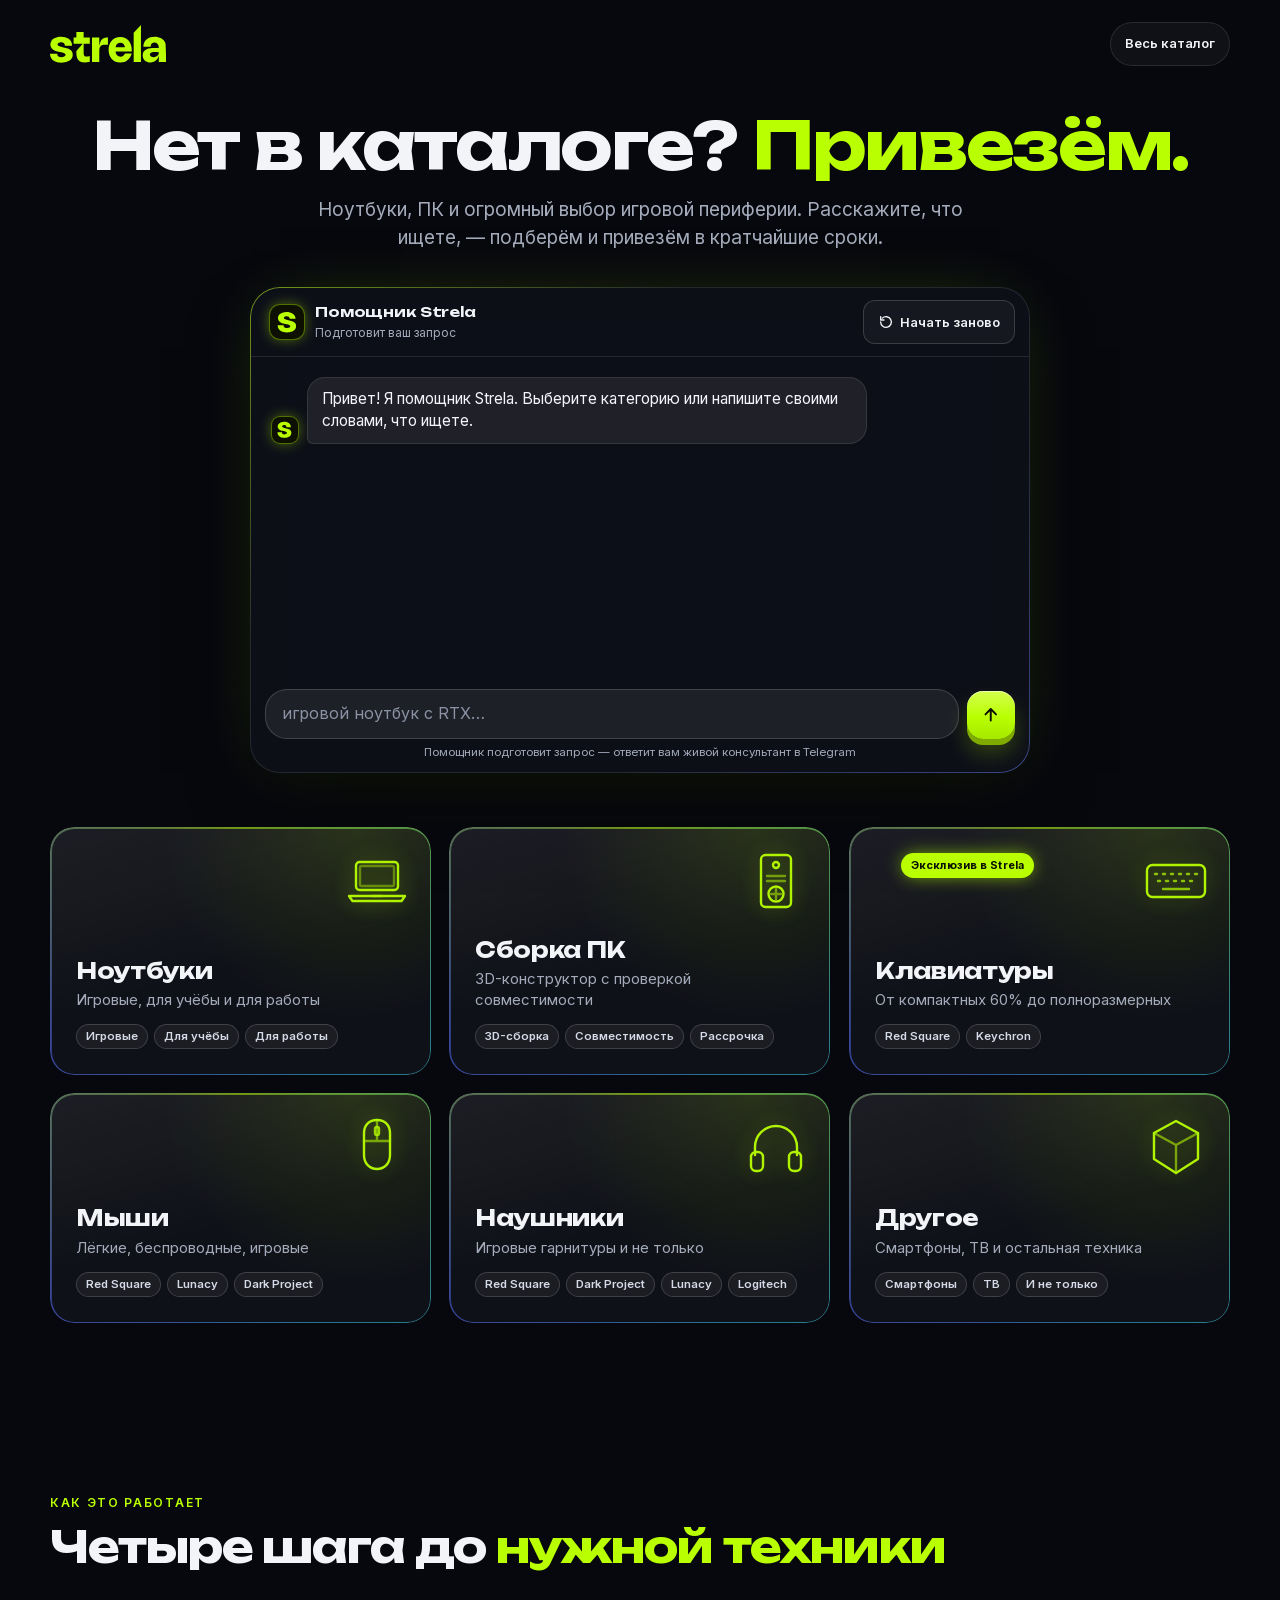
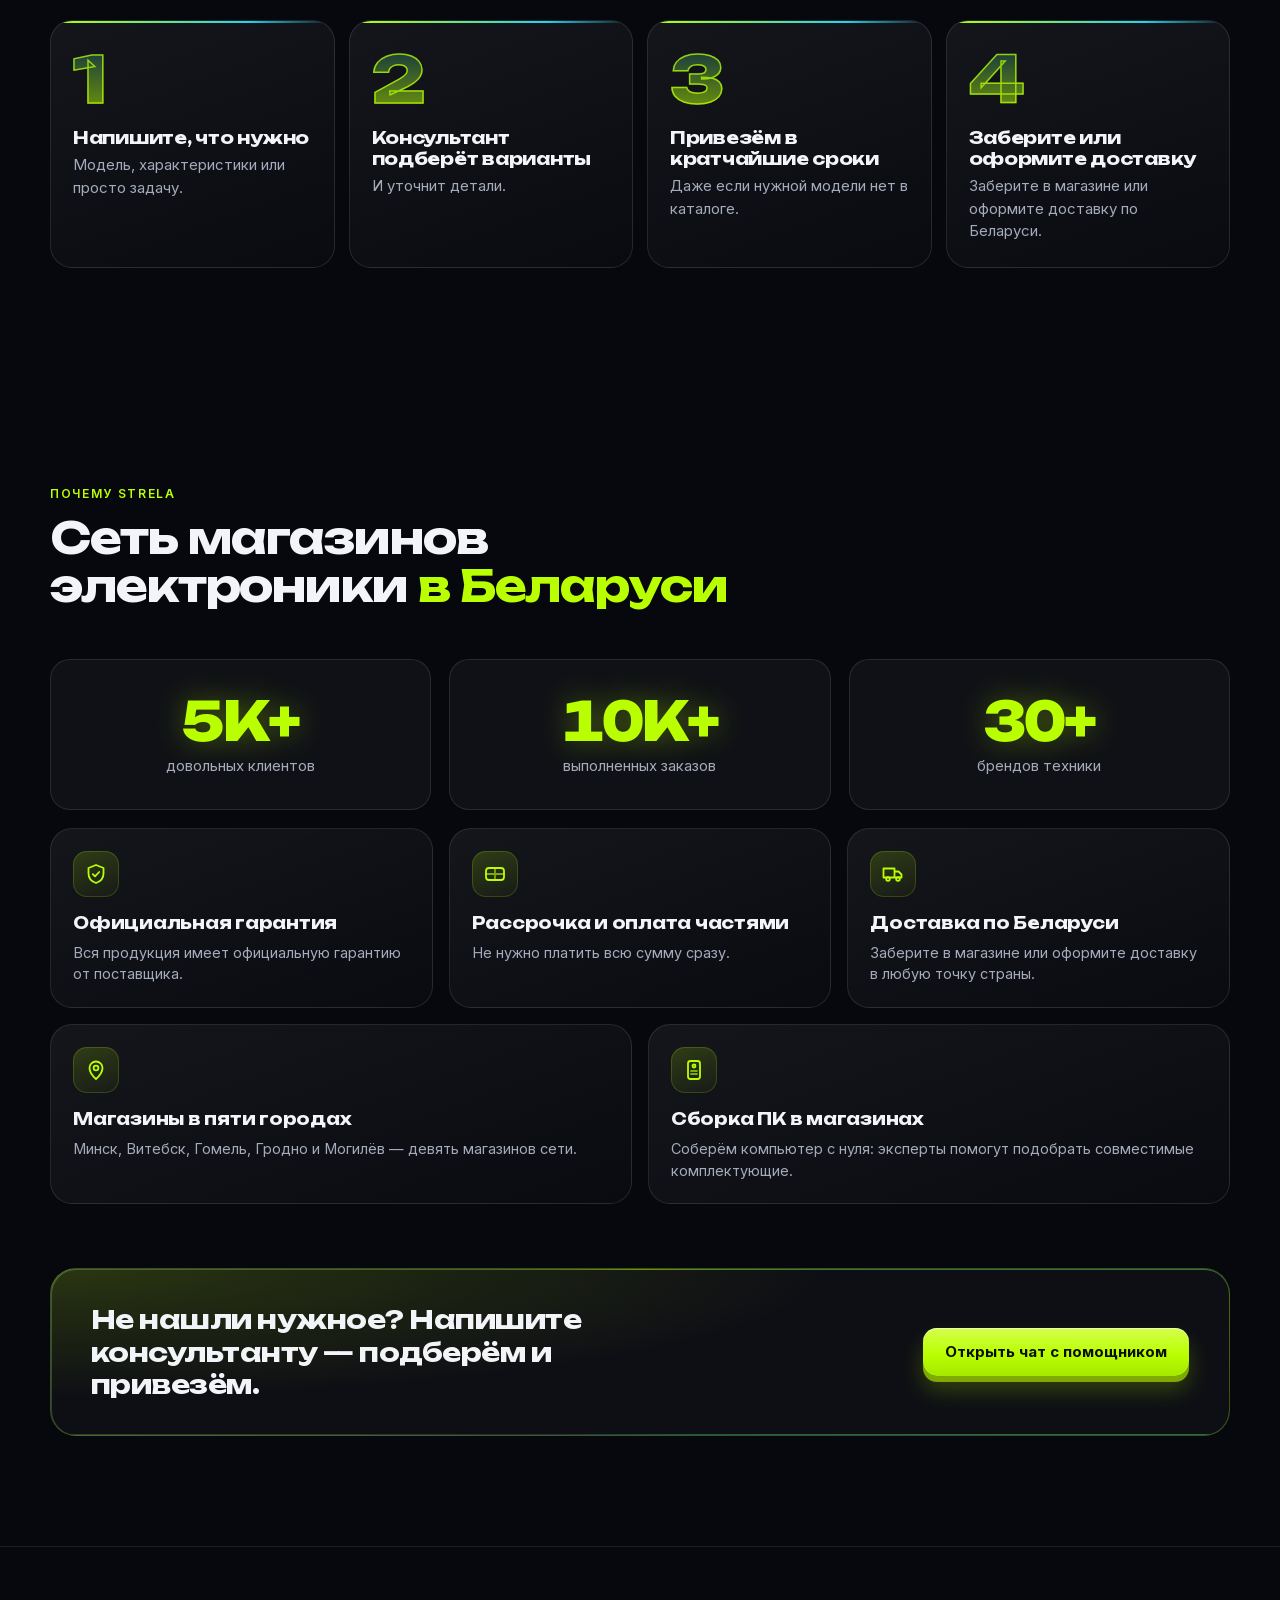
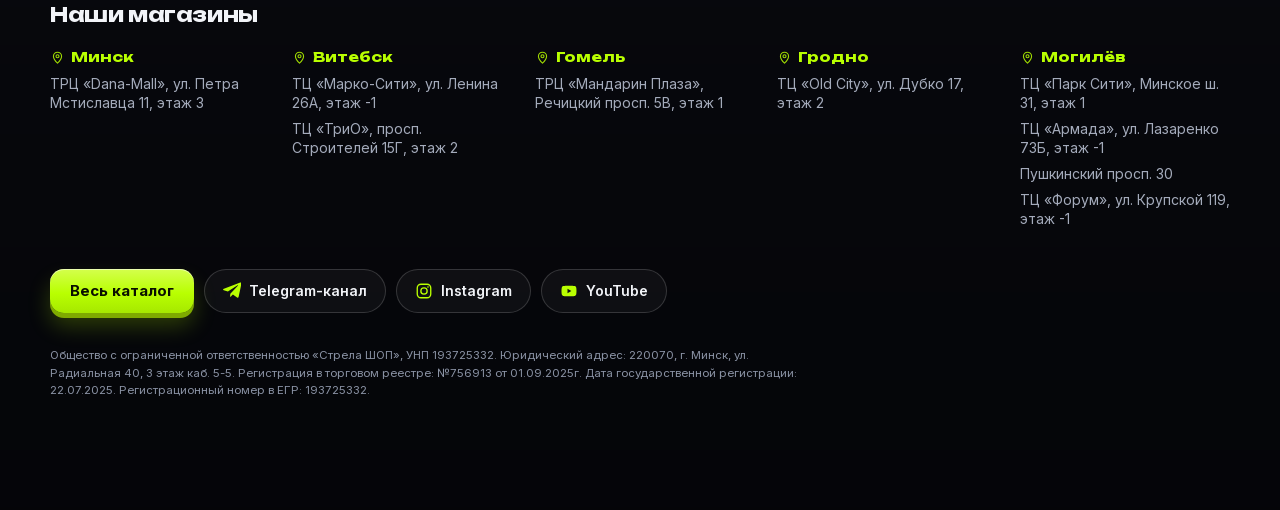
==== commit 74d6272d: "Конструктор ПК: «Актуально сейчас» в списках, доработка дизайна и анимаций - Над списком каждого шаг" ====
--- a/index.html
+++ b/index.html
@@ -179,23 +179,23 @@
   <!-- 4. Магазины и ссылки -->
   <footer class="footer" id="stores">
     <div class="container">
-      <h2 class="footer__title">Наши магазины</h2>
+      <h2 class="footer__title reveal">Наши магазины</h2>
       <div class="stores">
-        <div class="stores__col"><h3>Минск</h3><ul><li>ТРЦ «Dana-Mall», ул. Петра Мстиславца 11, этаж 3</li></ul></div>
-        <div class="stores__col"><h3>Витебск</h3><ul><li>ТЦ «Марко-Сити», ул. Ленина 26А, этаж -1</li><li>ТЦ «ТриО», просп. Строителей 15Г, этаж 2</li></ul></div>
-        <div class="stores__col"><h3>Гомель</h3><ul><li>ТРЦ «Мандарин Плаза», Речицкий просп. 5В, этаж 1</li></ul></div>
-        <div class="stores__col"><h3>Гродно</h3><ul><li>ТЦ «Old City», ул. Дубко 17, этаж 2</li></ul></div>
-        <div class="stores__col"><h3>Могилёв</h3><ul><li>ТЦ «Парк Сити», Минское ш. 31, этаж 1</li><li>ТЦ «Армада», ул. Лазаренко 73Б, этаж -1</li><li>Пушкинский просп. 30</li><li>ТЦ «Форум», ул. Крупской 119, этаж -1</li></ul></div>
-      </div>
-
-      <nav class="links" aria-label="Ссылки Strela">
+        <div class="stores__col reveal" style="--d:0"><h3><svg class="ico" aria-hidden="true"><use href="#i-pin"/></svg>Минск</h3><ul><li>ТРЦ «Dana-Mall», ул. Петра Мстиславца 11, этаж 3</li></ul></div>
+        <div class="stores__col reveal" style="--d:1"><h3><svg class="ico" aria-hidden="true"><use href="#i-pin"/></svg>Витебск</h3><ul><li>ТЦ «Марко-Сити», ул. Ленина 26А, этаж -1</li><li>ТЦ «ТриО», просп. Строителей 15Г, этаж 2</li></ul></div>
+        <div class="stores__col reveal" style="--d:2"><h3><svg class="ico" aria-hidden="true"><use href="#i-pin"/></svg>Гомель</h3><ul><li>ТРЦ «Мандарин Плаза», Речицкий просп. 5В, этаж 1</li></ul></div>
+        <div class="stores__col reveal" style="--d:3"><h3><svg class="ico" aria-hidden="true"><use href="#i-pin"/></svg>Гродно</h3><ul><li>ТЦ «Old City», ул. Дубко 17, этаж 2</li></ul></div>
+        <div class="stores__col reveal" style="--d:4"><h3><svg class="ico" aria-hidden="true"><use href="#i-pin"/></svg>Могилёв</h3><ul><li>ТЦ «Парк Сити», Минское ш. 31, этаж 1</li><li>ТЦ «Армада», ул. Лазаренко 73Б, этаж -1</li><li>Пушкинский просп. 30</li><li>ТЦ «Форум», ул. Крупской 119, этаж -1</li></ul></div>
+      </div>
+
+      <nav class="links reveal" aria-label="Ссылки Strela">
         <a class="key key--sm" href="https://strelashop.by" target="_blank" rel="noopener">Весь каталог</a>
         <a class="pill" href="https://t.me/strela_shop" target="_blank" rel="noopener"><svg class="ico" aria-hidden="true"><use href="#i-tg"/></svg>Telegram-канал</a>
         <a class="pill" href="https://www.instagram.com/strelashop.by/" target="_blank" rel="noopener"><svg class="ico" aria-hidden="true"><use href="#i-ig"/></svg>Instagram</a>
         <a class="pill" href="https://www.youtube.com/channel/UCtuuD6V2ftt_w9wyCWxRnWg" target="_blank" rel="noopener"><svg class="ico" aria-hidden="true"><use href="#i-yt"/></svg>YouTube</a>
       </nav>
 
-      <p class="legal">Общество с ограниченной ответственностью “Стрела ШОП”, УНП 193725332. Юридический адрес: 220070, г. Минск, ул. Радиальная 40, 3 этаж каб. 5-5. Регистрация в торговом реестре: №756913 от 01.09.2025г. Дата государственной регистрации: 22.07.2025. Регистрационный номер в ЕГР: 193725332.</p>
+      <p class="legal">Общество с ограниченной ответственностью «Стрела ШОП», УНП 193725332. Юридический адрес: 220070, г. Минск, ул. Радиальная 40, 3 этаж каб. 5-5. Регистрация в торговом реестре: №756913 от 01.09.2025г. Дата государственной регистрации: 22.07.2025. Регистрационный номер в ЕГР: 193725332.</p>
     </div>
   </footer>
 
--- a/css/style.css
+++ b/css/style.css
@@ -45,6 +45,14 @@
 :focus-visible{outline:2px solid var(--lime);outline-offset:3px;border-radius:8px}
 .skip{position:absolute}
 .accent{color:var(--lime)}
+/* блик пробегает по акцентной части заголовка — раз в несколько секунд, текст виден сразу (на LCP не влияет) */
+@supports ((-webkit-background-clip:text) or (background-clip:text)){
+  h1 .accent{background:linear-gradient(100deg,var(--lime) 0 40%,#f4ffcf 50%,var(--lime) 60% 100%) 100% 0/250% 100% no-repeat;-webkit-background-clip:text;background-clip:text;color:transparent;animation:accent-sheen 8s 1.6s ease-in-out infinite}
+}
+@keyframes accent-sheen{0%{background-position:100% 0}20%,100%{background-position:0 0}}
+/* свечение за курсором на карточках секций (js/effects.js ставит .spot и --sx/--sy) */
+.spot::after{content:"";position:absolute;inset:0;z-index:-1;border-radius:inherit;background:radial-gradient(260px circle at var(--sx,50%) var(--sy,0),rgba(185,255,1,.11),transparent 65%);opacity:0;transition:opacity .35s;pointer-events:none}
+.spot:hover::after{opacity:1}
 .container{width:min(1180px,100% - 32px - var(--sal) - var(--sar));margin-inline:auto}
 
 /* ——— Фон ——— */
@@ -88,7 +96,7 @@
 .hero{flex:none;padding:0 calc(18px + var(--sar)) 4px calc(18px + var(--sal));display:grid;grid-template-rows:1fr;transition:grid-template-rows .6s var(--ease),opacity .5s,margin .6s var(--ease)}
 .hero__inner{overflow:hidden;min-height:0}
 .hero h1{font:700 clamp(26px,8.2vw,34px)/1.08 var(--font-h);letter-spacing:-.02em;text-wrap:balance}
-.lead{margin-top:10px;font-size:14px;line-height:1.45;color:var(--muted);max-width:52ch}
+.lead{margin-top:10px;font-size:14px;line-height:1.45;color:var(--muted);max-width:52ch;text-wrap:pretty}
 /* Диалог начался — заголовок уезжает, чату больше места */
 .is-chatting .hero{grid-template-rows:0fr;opacity:0;padding-bottom:0}
 
@@ -182,6 +190,11 @@
 .card.is-active{box-shadow:inset 0 0 0 1px rgba(185,255,1,.55),0 0 40px -12px rgba(185,255,1,.5)}
 .card.is-active::before{opacity:1}
 .cats{display:none}
+/* первый экран: окно чата и карточки категорий выходят при загрузке (только transform/opacity — без сдвига вёрстки) */
+.stage .chat{animation:chat-in .9s .1s var(--ease) backwards}
+.cats .card,.strip .card{animation:card-in .8s var(--ease) backwards;animation-delay:calc(.35s + var(--i,0) * 80ms)}
+@keyframes chat-in{from{opacity:0;transform:translateY(22px) scale(.985)}}
+@keyframes card-in{from{opacity:0;transform:translateY(24px) scale(.97)}}
 
 .chat__note{flex:none;padding:0 16px calc(10px + 0px);text-align:center;font-size:11.5px;line-height:1.35;color:var(--muted)}
 .composer{flex:none;display:flex;align-items:flex-end;gap:8px;padding:8px 10px 6px}
@@ -201,28 +214,37 @@
 .js .reveal.in{opacity:1;transform:none}
 
 .steps{display:grid;gap:14px;margin-top:36px;counter-reset:s}
-.step{position:relative;padding:22px 22px 22px 84px;border-radius:22px;background:linear-gradient(160deg,rgba(255,255,255,.06),rgba(255,255,255,.015));border:1px solid var(--line)}
-.step__n{position:absolute;left:20px;top:14px;font:800 52px/1 var(--font-h);color:transparent;-webkit-text-stroke:1.5px rgba(185,255,1,.75);letter-spacing:-.04em}
+.step{position:relative;padding:22px 22px 22px 84px;border-radius:22px;background:linear-gradient(160deg,rgba(255,255,255,.06),rgba(255,255,255,.015));border:1px solid var(--line);overflow:hidden;isolation:isolate}
+/* при появлении по верху карточки прорисовывается полоска, контурная цифра заливается снизу — по очереди, шаг за шагом */
+.step::before{content:"";position:absolute;left:0;right:0;top:0;height:2px;background:linear-gradient(90deg,var(--lime),var(--cyan) 70%,transparent);transform-origin:0 50%;transition:transform 1.1s var(--ease);transition-delay:calc(var(--d,0) * 180ms + .35s)}
+.js .step:not(.in)::before{transform:scaleX(0)}
+.step__n{position:absolute;left:20px;top:14px;font:800 52px/1 var(--font-h);color:transparent;-webkit-text-stroke:1.5px rgba(185,255,1,.75);letter-spacing:-.04em;background:linear-gradient(0deg,rgba(185,255,1,.55),rgba(34,211,238,.18)) no-repeat 0 100%/100% 100%;-webkit-background-clip:text;background-clip:text;transition:background-size 1.2s var(--ease);transition-delay:calc(var(--d,0) * 180ms + .5s)}
+.js .step:not(.in) .step__n{background-size:100% 0%}
 .step h3{font:700 17px/1.25 var(--font-h);letter-spacing:-.015em}
 .step p{margin-top:6px;color:var(--muted);font-size:15px}
 
 .stats{display:grid;grid-template-columns:repeat(3,1fr);gap:10px;margin-top:34px}
-.stat{padding:18px 8px;text-align:center;border-radius:20px;background:rgba(255,255,255,.04);border:1px solid var(--line)}
+.stat{position:relative;padding:18px 8px;text-align:center;border-radius:20px;background:rgba(255,255,255,.04);border:1px solid var(--line);overflow:hidden;isolation:isolate}
 .stat__n{display:block;font:800 clamp(26px,8vw,54px)/1 var(--font-h);letter-spacing:-.04em;color:var(--lime);text-shadow:0 0 30px rgba(185,255,1,.35);font-variant-numeric:tabular-nums}
 .stat span{display:block;margin-top:8px;font-size:12px;line-height:1.3;color:var(--muted)}
 .facts{display:grid;grid-template-columns:1fr;gap:12px;margin-top:14px}
-.fact{padding:22px;border-radius:22px;background:linear-gradient(160deg,rgba(255,255,255,.06),rgba(255,255,255,.015));border:1px solid var(--line);transition:border-color .3s,transform .5s var(--ease)}
-.fact .ico{width:30px;height:30px;color:var(--lime);margin-bottom:14px}
+.fact{position:relative;padding:22px;border-radius:22px;background:linear-gradient(160deg,rgba(255,255,255,.06),rgba(255,255,255,.015));border:1px solid var(--line);overflow:hidden;isolation:isolate;transition:border-color .3s,transform .5s var(--ease)}
+.fact .ico{width:46px;height:46px;padding:11px;border-radius:14px;color:var(--lime);margin-bottom:16px;background:linear-gradient(160deg,rgba(185,255,1,.17),rgba(185,255,1,.03));box-shadow:inset 0 0 0 1px rgba(185,255,1,.18);transition:transform .5s var(--spring),box-shadow .3s}
 .fact h3{font:700 16.5px/1.25 var(--font-h);letter-spacing:-.015em}
 .fact p{margin-top:8px;font-size:14.5px;color:var(--muted)}
-.cta{display:flex;flex-direction:column;align-items:flex-start;gap:18px;margin-top:44px;padding:26px 22px;border-radius:26px;background:radial-gradient(120% 140% at 0% 0%,rgba(185,255,1,.16),transparent 55%),rgba(255,255,255,.03);border:1px solid rgba(185,255,1,.28)}
+.cta{position:relative;isolation:isolate;overflow:hidden;display:flex;flex-direction:column;align-items:flex-start;gap:18px;margin-top:44px;padding:26px 22px;border-radius:26px;background:radial-gradient(120% 140% at 0% 0%,rgba(185,255,1,.16),transparent 55%),rgba(255,255,255,.03);border:1px solid rgba(185,255,1,.28)}
+/* переливающаяся рамка (как у карточек категорий) и блик при появлении */
+.cta::before{content:"";position:absolute;inset:-1px;border-radius:inherit;padding:1.5px;background:conic-gradient(from var(--angle),rgba(185,255,1,.9),rgba(34,211,238,.7),rgba(74,99,255,.5),rgba(185,255,1,.9));-webkit-mask:linear-gradient(#000 0 0) content-box,linear-gradient(#000 0 0);-webkit-mask-composite:xor;mask-composite:exclude;opacity:.6;animation:spin 10s linear infinite;pointer-events:none}
+.cta.in::after{content:"";position:absolute;inset:0;z-index:-1;pointer-events:none;background:linear-gradient(105deg,transparent 38%,rgba(185,255,1,.12) 50%,transparent 62%);transform:translateX(-110%);animation:cta-sheen 1.8s .5s var(--ease) forwards}
+@keyframes cta-sheen{to{transform:translateX(110%)}}
 .cta p{font:700 clamp(18px,5vw,26px)/1.25 var(--font-h);letter-spacing:-.02em;max-width:26ch}
 
 /* ——— Подвал ——— */
 .footer{padding:56px 0 calc(110px + var(--sab));border-top:1px solid var(--line);background:linear-gradient(180deg,transparent,rgba(0,0,0,.35))}
 .footer__title{font:700 20px/1.2 var(--font-h);letter-spacing:-.02em;margin-bottom:22px}
 .stores{display:grid;grid-template-columns:1fr 1fr;gap:22px 18px}
-.stores h3{font:700 14px/1.2 var(--font-h);color:var(--lime);margin-bottom:8px}
+.stores h3{display:flex;align-items:center;gap:6px;font:700 14px/1.2 var(--font-h);color:var(--lime);margin-bottom:8px}
+.stores h3 .ico{width:15px;height:15px;opacity:.85}
 .stores li{font-size:13.5px;line-height:1.4;color:var(--muted);margin-bottom:6px}
 .stores__col:last-child{grid-column:1/-1}
 .links{display:flex;flex-wrap:wrap;gap:10px;margin-top:34px}
@@ -339,6 +361,8 @@
   .card:hover .card__icon{transform:translateY(-4px) scale(1.06) rotate(-3deg)}
   .card:active{transform:perspective(900px) scale(.985)}
   .fact:hover{border-color:rgba(185,255,1,.35);transform:translateY(-3px)}
+  .fact:hover .ico{transform:translateY(-2px) rotate(-6deg) scale(1.06);box-shadow:inset 0 0 0 1px rgba(185,255,1,.4),0 0 24px -6px rgba(185,255,1,.6)}
+  .step:hover,.stat:hover{border-color:rgba(185,255,1,.3)}
   .chat__log::-webkit-scrollbar{width:8px}
   .chat__log::-webkit-scrollbar-thumb{background:rgba(255,255,255,.16);border-radius:8px}
 }
@@ -353,6 +377,9 @@
   html{scroll-behavior:auto}
   *,*::before,*::after{animation-duration:.001ms!important;animation-iteration-count:1!important;transition-duration:.001ms!important;transition-delay:0s!important}
   .blob{animation:none}
-  .card::before{animation:none}
+  .card::before,.cta::before{animation:none}
   .js .reveal{opacity:1;transform:none}
-}
+  .js .step:not(.in)::before{transform:none}
+  .js .step:not(.in) .step__n{background-size:100% 100%}
+  .cta.in::after{display:none}
+}
